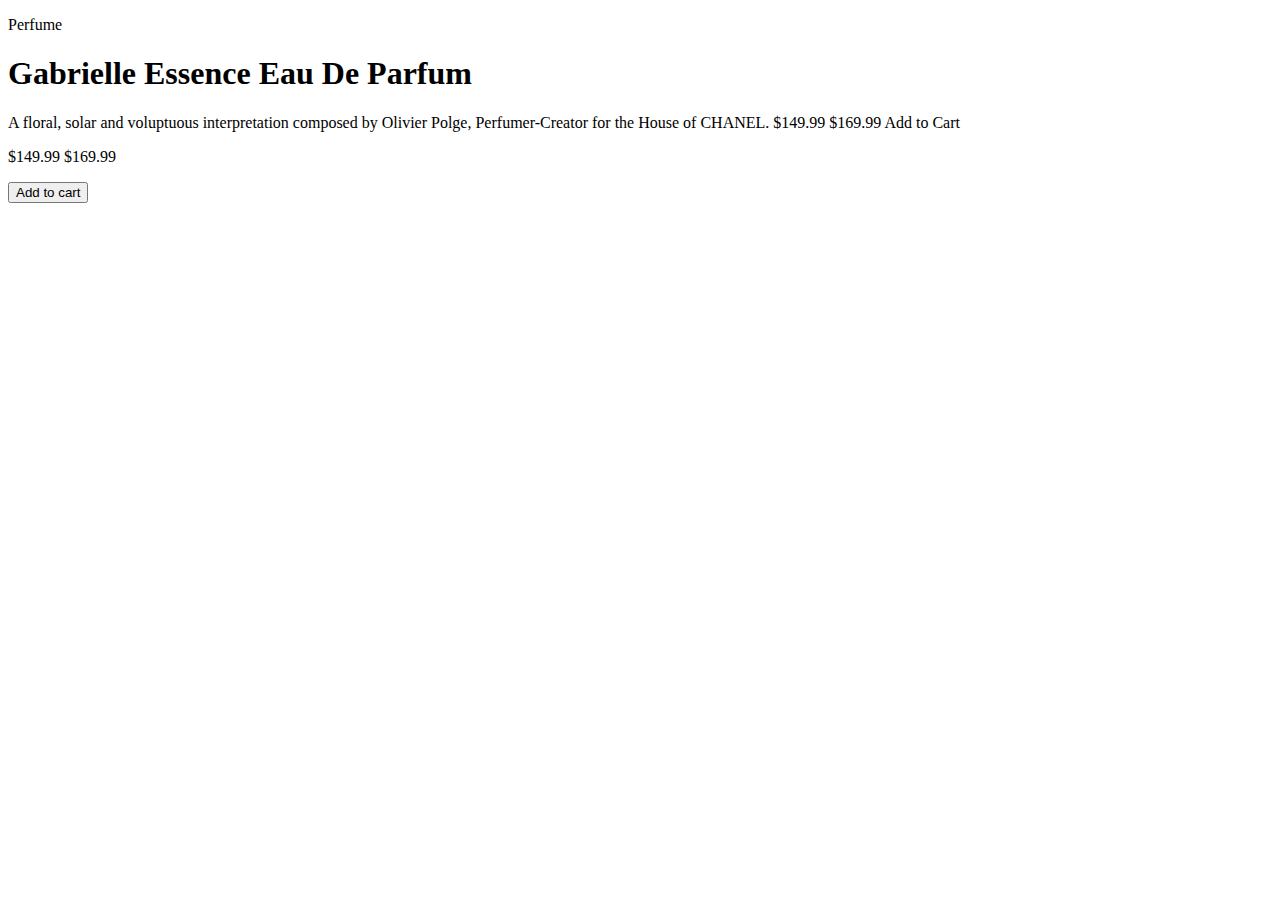
==== projeto-02/index.html @ b86a9210 "index feito" ====
<!DOCTYPE html>
<html lang="pt-br">
<head>
    <meta charset="UTF-8">
    <meta name="viewport" content="width=device-width, initial-scale=1.0">
    <title>Projeto 02</title>
    <link rel="stylesheet" href="estilos/style.css">
    <link rel="shortcut icon" href="images/favicon-32x32.png" type="image/x-icon">
</head>
<body>
    <main>
        <div class="imagem"></div>
        <section>
            <p>Perfume</p>
            <h1>Gabrielle Essence Eau De Parfum</h1>
            <p>A floral, solar and voluptuous interpretation composed by Olivier Polge, Perfumer-Creator for the House of CHANEL. $149.99 $169.99 Add to Cart</p>
        </section>
        <section>
            <p>$149.99 $169.99</p>
        </section>
        <input type="submit" value="Add to cart">
    </main>
</body>
</html>
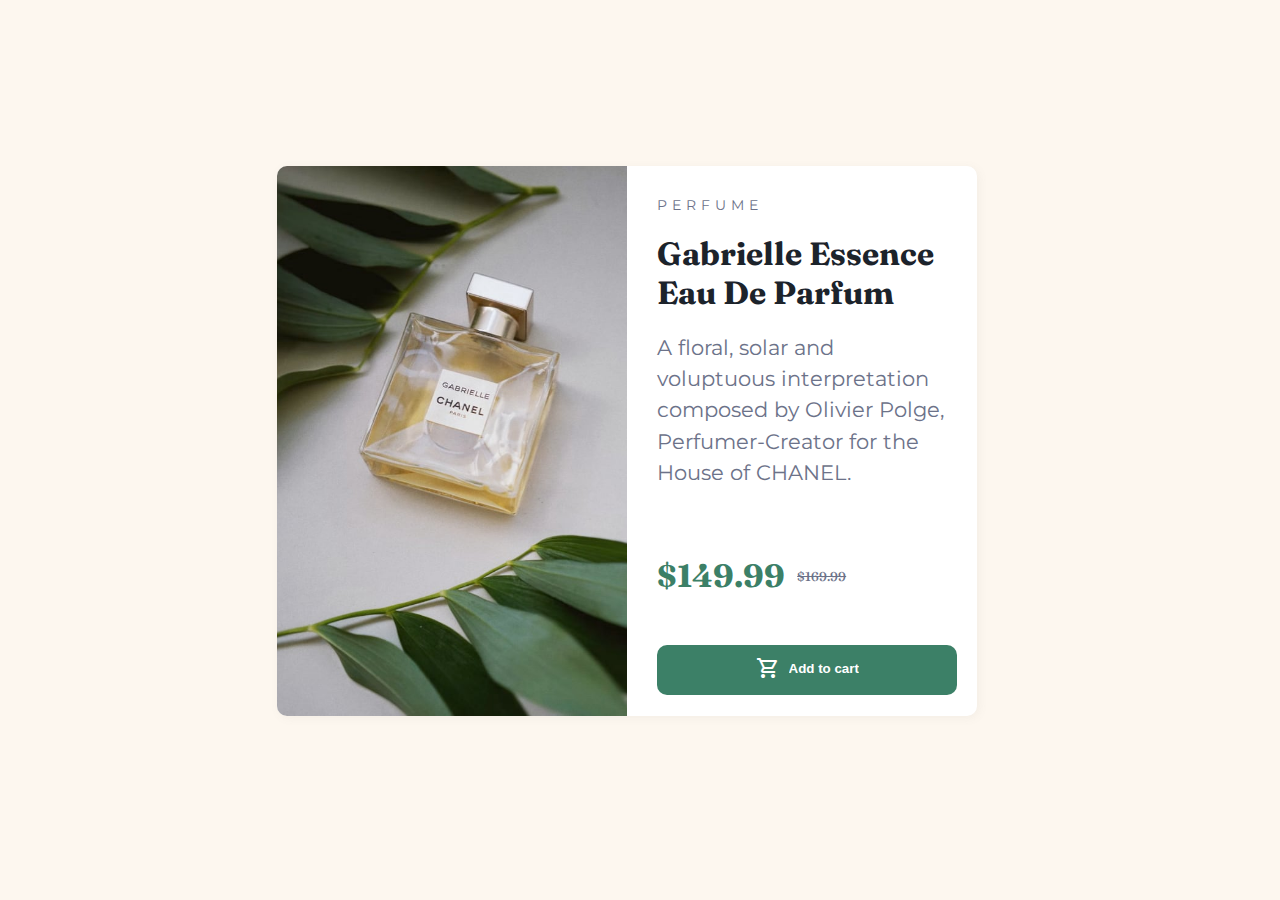
==== commit b45310c6: "Finalizei o projeto" ====
--- a/projeto-02/index.html
+++ b/projeto-02/index.html
@@ -5,20 +5,29 @@
     <meta name="viewport" content="width=device-width, initial-scale=1.0">
     <title>Projeto 02</title>
     <link rel="stylesheet" href="estilos/style.css">
+    <link rel="stylesheet" href="estilos/media-query.css">
     <link rel="shortcut icon" href="images/favicon-32x32.png" type="image/x-icon">
+    <link rel="stylesheet" href="https://fonts.googleapis.com/css2?family=Material+Symbols+Outlined:opsz,wght,FILL,GRAD@20..48,100..700,0..1,-50..200&icon_names=shopping_cart" />
 </head>
 <body>
     <main>
         <div class="imagem"></div>
-        <section>
-            <p>Perfume</p>
+        <section id="informacao">
+            <p id="perfume">PERFUME</p>
             <h1>Gabrielle Essence Eau De Parfum</h1>
-            <p>A floral, solar and voluptuous interpretation composed by Olivier Polge, Perfumer-Creator for the House of CHANEL. $149.99 $169.99 Add to Cart</p>
+            <p id="texto">A floral, solar and voluptuous interpretation composed by Olivier Polge, Perfumer-Creator for the House of CHANEL.</p>
         </section>
-        <section>
-            <p>$149.99 $169.99</p>
-        </section>
-        <input type="submit" value="Add to cart">
+        <div id="compras">
+            <p id="dinheiro">$149.99 </p><p id="excluido">$169.99</p>
+        </div>
+        <form action="form.php">
+            <div id="formulario">
+                <span class="material-symbols-outlined">
+                    shopping_cart
+                    </span>
+                <input type="submit" value="Add to cart">
+            </div>
+        </form>
     </main>
 </body>
 </html>--- a/projeto-02/estilos/style.css
+++ b/projeto-02/estilos/style.css
@@ -0,0 +1,118 @@
+@charset "UTF-8";
+@import url('https://fonts.googleapis.com/css2?family=Fraunces:ital,opsz,wght@0,9..144,100..900;1,9..144,100..900&family=Montserrat:ital,wght@0,100..900;1,100..900&display=swap');
+
+* {
+    margin: 0px;
+    padding: 0px;
+    box-sizing: border-box;
+}
+
+body {
+    background-color: rgb(253, 247, 239);
+    height: 98vh;
+    width: 98vw;
+    display: flex;
+    justify-content: center;
+    align-items: center;
+    flex-flow: row nowrap;
+}
+
+main {
+    height: 640px;
+    width: 350px;
+    box-shadow: 2px 2px 10px rgba(121, 121, 121, 0.075);
+    background-color: white;
+    border-radius: 10px;
+}
+
+div.imagem {
+    background-image: url("../images/image-product-mobile.jpg");
+    height: 250px;
+    background-position: center center;
+    background-size: cover;
+    border-radius: 10px 10px 0px 0px;
+}
+
+section {
+    padding: 10px;
+    margin: 10px;
+    font-weight: normal;
+}
+
+section > p#perfume {
+    font-family: 'Montserrat', sans-serif;
+    margin-bottom: 10px;
+    letter-spacing: 5px;
+    font-size: 14px;
+    color: hsl(228, 12%, 48%);
+}
+
+section > h1 {
+    font-family: 'Fraunces', serif;
+    font-weight: 700;
+    font-size: 1.8em;
+    margin-bottom: 15px;
+    color: hsl(212, 21%, 14%);
+}
+
+section > p#texto {
+    font-family: 'Montserrat', sans-serif;
+    font-size: 15px;
+    text-align: left;
+    line-height: 1.5em;
+    color: hsl(228, 12%, 48%);
+}
+
+div#compras {
+    padding: 10px;
+    margin: 10px;
+    display: flex;
+    flex-flow: row nowrap;
+    justify-content: flex-start;
+    font-family: 'Fraunces', serif;
+    font-weight: 700;
+  
+}
+
+div p#dinheiro {
+    font-size: 2em;
+    align-content: flex-start;
+    flex-basis: 140px;
+    color: hsl(158, 36%, 37%);
+
+}
+
+div p#excluido {
+    font-size: 0.8em;
+    text-decoration: line-through;
+    align-content: center;
+    flex-basis: 130px;
+    font-weight: 500;
+    color: hsl(228, 12%, 48%);
+}
+
+form {
+    background-color: hsl(158, 36%, 37%);
+    color: white;
+    font-family: 'Montserrat', sans-serif;
+    text-align: center;
+    border-radius: 10px;
+    width: 300px;
+    height: 50px;
+    margin-left: 20px;
+    margin-right: 20px;
+    display: flex;
+    flex-flow: row nowrap;
+    justify-content: center;
+    align-items: center;
+}
+
+form > div > input {
+    background-color: hsl(158, 36%, 37%);
+    color: white;
+    align-content: center;
+    border: 0px;
+    font-weight: 700;
+    transform: translateY(-7px);
+    margin-left: 5px;
+}--- a/projeto-02/estilos/media-query.css
+++ b/projeto-02/estilos/media-query.css
@@ -0,0 +1,49 @@
+@charset "UTF-8";
+
+@media screen and (min-width: 775px) {
+
+    main {
+        width: 700px;
+        height: 550px;
+        border-radius: 10px;
+    }
+
+    div.imagem {
+        background-image: url("../images/image-product-desktop.jpg");
+        float: left;
+        width: 50%;
+        height: 100%;
+        border-radius: 10px 0px 0px 10px;
+    }
+
+    section {
+        float: right;
+        width: 330px;
+        height: 350px;
+        padding: 20px;
+    }
+
+    section > h1 {
+        font-size: 2em;
+        margin-top: 20px;
+        margin-bottom: 20px;
+    }
+
+    section > p#texto {
+        font-size: 1.3em;
+    }
+
+    div#compras {
+        float: right;
+        width: 320px;
+        margin-bottom: 40px;
+    }
+
+    form {
+        width: 300px;
+        float: right;
+    }
+
+
+}
+
